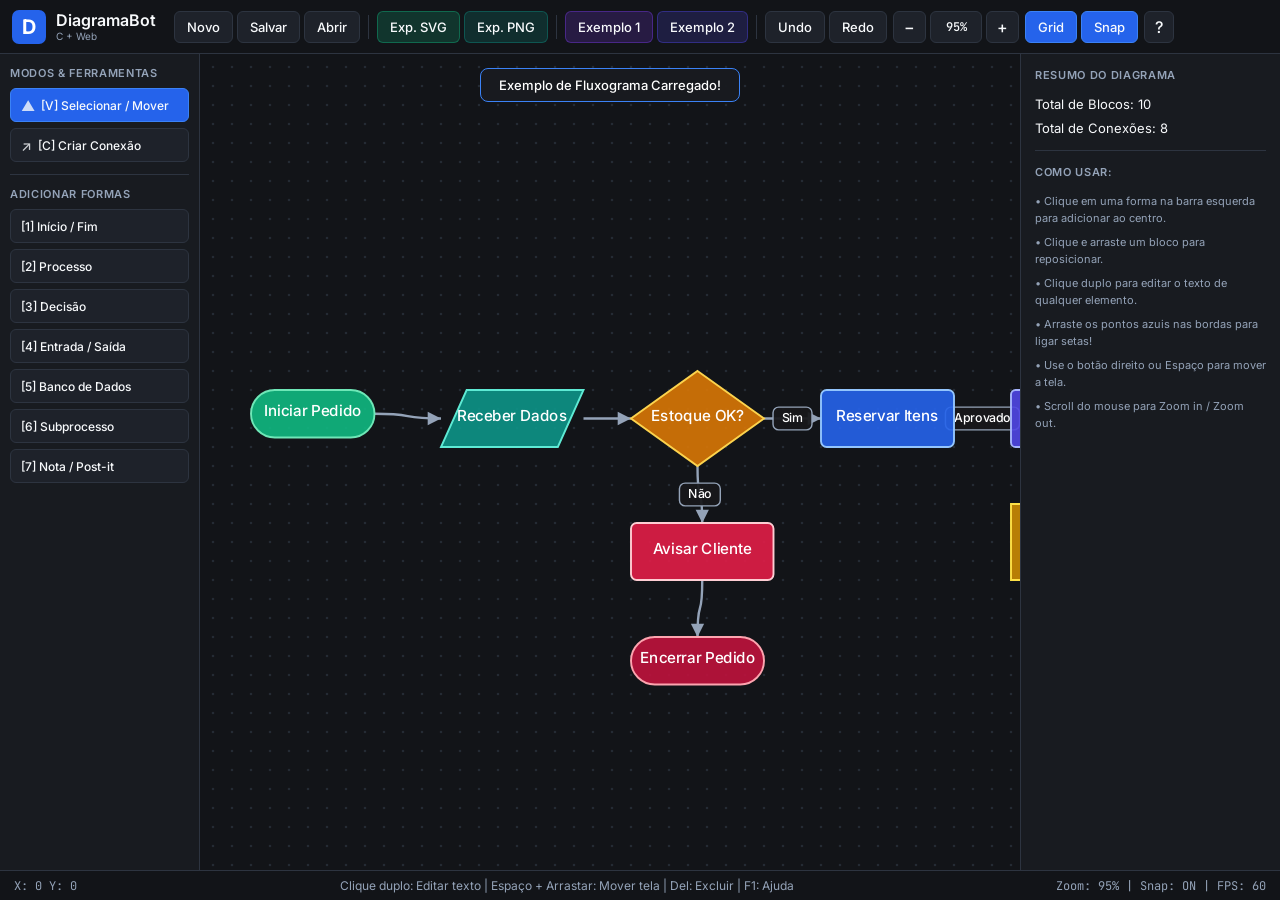
==== web/index.html @ 68562b54 "feat: initial commit with C99 Raylib desktop app and Web version for GitHub Pages" ====
<!DOCTYPE html>
<html lang="pt-BR">
<head>
  <meta charset="UTF-8" />
  <meta name="viewport" content="width=device-width, initial-scale=1.0" />
  <title>DiagramaBot — Editor de Fluxogramas em C + Web</title>
  <meta name="description" content="Editor de diagramas e fluxogramas profissional no navegador. Crie, conecte e exporte fluxogramas com canvas infinito, zoom e exportação SVG/PNG." />
  <link rel="preconnect" href="https://fonts.googleapis.com" />
  <link rel="preconnect" href="https://fonts.gstatic.com" crossorigin />
  <link href="https://fonts.googleapis.com/css2?family=Inter:wght@400;500;600;700&family=JetBrains+Mono:wght@400;500&display=swap" rel="stylesheet" />
  <link rel="stylesheet" href="style.css" />
</head>
<body>
  <!-- Top Bar -->
  <header id="topbar">
    <div id="logo">
      <div id="logo-icon">D</div>
      <div id="logo-text">
        <span id="logo-name">DiagramaBot</span>
        <span id="logo-sub">C + Web</span>
      </div>
    </div>

    <div id="topbar-actions">
      <div class="btn-group">
        <button class="btn" id="btn-new" title="Novo diagrama">Novo</button>
        <button class="btn" id="btn-save" title="Salvar (Ctrl+S)">Salvar</button>
        <button class="btn" id="btn-load" title="Abrir arquivo">Abrir</button>
        <input type="file" id="file-input" accept=".diag,.json" style="display:none" />
      </div>

      <div class="separator"></div>

      <div class="btn-group">
        <button class="btn btn-emerald" id="btn-export-svg" title="Exportar SVG">Exp. SVG</button>
        <button class="btn btn-teal" id="btn-export-png" title="Exportar PNG">Exp. PNG</button>
      </div>

      <div class="separator"></div>

      <div class="btn-group">
        <button class="btn btn-purple" id="btn-example1" title="Carregar Exemplo 1">Exemplo 1</button>
        <button class="btn btn-indigo" id="btn-example2" title="Carregar Exemplo 2">Exemplo 2</button>
      </div>

      <div class="separator"></div>

      <div class="btn-group">
        <button class="btn" id="btn-undo" title="Desfazer (Ctrl+Z)">Undo</button>
        <button class="btn" id="btn-redo" title="Refazer (Ctrl+Y)">Redo</button>
      </div>

      <div class="btn-group zoom-group">
        <button class="btn icon-btn" id="btn-zoom-out" title="Zoom Out">−</button>
        <button class="btn zoom-label" id="btn-zoom-reset" title="Resetar Zoom">100%</button>
        <button class="btn icon-btn" id="btn-zoom-in" title="Zoom In">+</button>
      </div>

      <div class="btn-group">
        <button class="btn toggle-btn" id="btn-grid" title="Grade">Grid</button>
        <button class="btn toggle-btn" id="btn-snap" title="Snap to Grid">Snap</button>
      </div>

      <button class="btn icon-btn" id="btn-help" title="Ajuda (F1)">?</button>
    </div>
  </header>

  <!-- Main Layout -->
  <div id="layout">
    <!-- Left Sidebar -->
    <aside id="sidebar-left">
      <div class="sidebar-section">
        <div class="sidebar-label">MODOS &amp; FERRAMENTAS</div>
        <button class="tool-btn active" id="tool-select" data-tool="select">
          <span class="tool-icon">▲</span> [V] Selecionar / Mover
        </button>
        <button class="tool-btn" id="tool-connect" data-tool="connect">
          <span class="tool-icon">↗</span> [C] Criar Conexão
        </button>
      </div>

      <div class="sidebar-divider"></div>

      <div class="sidebar-section">
        <div class="sidebar-label">ADICIONAR FORMAS</div>
        <button class="shape-btn" data-shape="terminator">[1] Início / Fim</button>
        <button class="shape-btn" data-shape="process">[2] Processo</button>
        <button class="shape-btn" data-shape="decision">[3] Decisão</button>
        <button class="shape-btn" data-shape="data">[4] Entrada / Saída</button>
        <button class="shape-btn" data-shape="database">[5] Banco de Dados</button>
        <button class="shape-btn" data-shape="subprocess">[6] Subprocesso</button>
        <button class="shape-btn" data-shape="note">[7] Nota / Post-it</button>
      </div>
    </aside>

    <!-- Canvas Container -->
    <main id="canvas-container">
      <canvas id="canvas"></canvas>

      <!-- Inline text editor -->
      <div id="text-editor" style="display:none">
        <input type="text" id="text-input" maxlength="255" autocomplete="off" spellcheck="false" />
      </div>

      <!-- Toast notification -->
      <div id="toast"></div>
    </main>

    <!-- Right Sidebar (Inspector) -->
    <aside id="sidebar-right">
      <div id="inspector-content">
        <!-- Populated by JS -->
      </div>
    </aside>
  </div>

  <!-- Status Bar -->
  <footer id="statusbar">
    <span id="status-coords">X: 0  Y: 0</span>
    <span id="status-tip">Clique duplo: Editar texto  |  Espaço + Arrastar: Mover tela  |  Del: Excluir  |  F1: Ajuda</span>
    <span id="status-right">Zoom: 100%  |  Snap: ON  |  FPS: 60</span>
  </footer>

  <!-- Help Modal -->
  <div id="help-overlay" style="display:none">
    <div id="help-modal">
      <div id="help-header">
        <h2>Atalhos do DiagramaBot</h2>
        <button id="help-close">✕</button>
      </div>
      <div id="help-divider"></div>
      <div id="help-shortcuts">
        <div class="shortcut-row"><span class="shortcut-key">Espaço + Arrastar / Botão Direito</span><span class="shortcut-desc">Mover a tela (Pan)</span></div>
        <div class="shortcut-row"><span class="shortcut-key">Scroll do Mouse</span><span class="shortcut-desc">Zoom in / Zoom out</span></div>
        <div class="shortcut-row"><span class="shortcut-key">Clique Duplo no Bloco / Conexão</span><span class="shortcut-desc">Editar texto inline</span></div>
        <div class="shortcut-row"><span class="shortcut-key">Del ou Backspace</span><span class="shortcut-desc">Excluir elemento selecionado</span></div>
        <div class="shortcut-row"><span class="shortcut-key">Ctrl + D</span><span class="shortcut-desc">Duplicar bloco selecionado</span></div>
        <div class="shortcut-row"><span class="shortcut-key">Ctrl + Z / Ctrl + Y</span><span class="shortcut-desc">Desfazer / Refazer alteração</span></div>
        <div class="shortcut-row"><span class="shortcut-key">Ctrl + S</span><span class="shortcut-desc">Salvar diagrama</span></div>
        <div class="shortcut-row"><span class="shortcut-key">Teclas 1 a 7</span><span class="shortcut-desc">Inserir formas rapidamente</span></div>
        <div class="shortcut-row"><span class="shortcut-key">Tecla V / C</span><span class="shortcut-desc">Modo Selecionar / Modo Conectar</span></div>
        <div class="shortcut-row"><span class="shortcut-key">Tecla G / S</span><span class="shortcut-desc">Alternar Grid / Alternar Snap</span></div>
        <div class="shortcut-row"><span class="shortcut-key">ESC</span><span class="shortcut-desc">Cancelar conexão ou fechar janela</span></div>
      </div>
      <button id="help-ok" class="btn btn-accent">Entendido</button>
    </div>
  </div>

  <script src="diagram.js"></script>
  <script src="renderer.js"></script>
  <script src="storage.js"></script>
  <script src="templates.js"></script>
  <script src="ui.js"></script>
  <script src="main.js"></script>
</body>
</html>
---- web/style.css ----
/* ============================================================
   DiagramaBot Web — style.css
   Dark modern theme, pixel-perfect mirror of the C/Raylib app
   ============================================================ */

*, *::before, *::after { box-sizing: border-box; margin: 0; padding: 0; }

:root {
  --bg-navbar:    #12141800;
  --bg-navbar-s:  #121418;
  --bg-sidebar:   #181b20;
  --bg-panel:     #1e222a;
  --border:       #2d3440;
  --text-primary: #f8fafc;
  --text-muted:   #94a3b8;
  --accent:       #2563eb;
  --accent-hover: #3b82f6;
  --danger:       #e11d48;
  --emerald:      #10b981;
  --teal:         #0d9488;
  --purple:       #7c3aed;
  --indigo:       #4f46e5;
  --amber:        #d97706;
  --topbar-h:     54px;
  --sidebar-l:    200px;
  --sidebar-r:    260px;
  --statusbar-h:  30px;
}

html, body {
  width: 100%;
  height: 100%;
  overflow: hidden;
  font-family: 'Inter', sans-serif;
  background: #121418;
  color: var(--text-primary);
  font-size: 14px;
  user-select: none;
}

/* ── TOP BAR ── */
#topbar {
  position: fixed;
  top: 0; left: 0; right: 0;
  height: var(--topbar-h);
  background: var(--bg-navbar-s);
  border-bottom: 1.5px solid var(--border);
  display: flex;
  align-items: center;
  padding: 0 12px;
  gap: 8px;
  z-index: 100;
}

#logo {
  display: flex;
  align-items: center;
  gap: 10px;
  margin-right: 10px;
}

#logo-icon {
  width: 34px;
  height: 34px;
  background: var(--accent);
  border-radius: 7px;
  display: flex;
  align-items: center;
  justify-content: center;
  font-size: 20px;
  font-weight: 700;
  color: #fff;
  flex-shrink: 0;
}

#logo-text {
  display: flex;
  flex-direction: column;
  line-height: 1.2;
}
#logo-name { font-size: 16px; font-weight: 600; }
#logo-sub  { font-size: 10px; color: var(--text-muted); }

#topbar-actions {
  display: flex;
  align-items: center;
  gap: 6px;
  flex-wrap: nowrap;
  overflow-x: auto;
}

.btn-group { display: flex; align-items: center; gap: 4px; }

.btn {
  height: 32px;
  padding: 0 12px;
  border: 1.5px solid var(--border);
  border-radius: 6px;
  background: var(--bg-panel);
  color: var(--text-primary);
  cursor: pointer;
  font-family: 'Inter', sans-serif;
  font-size: 13px;
  font-weight: 500;
  transition: background 0.15s, border-color 0.15s, transform 0.08s;
  white-space: nowrap;
  display: flex;
  align-items: center;
  gap: 4px;
}
.btn:hover { background: #252b36; border-color: #3d4757; }
.btn:active { transform: scale(0.96); }

.btn.active, .btn.toggle-btn.active { background: var(--accent); border-color: var(--accent-hover); }

.icon-btn { padding: 0 10px; font-size: 16px; }
.zoom-label { min-width: 52px; justify-content: center; font-family: 'JetBrains Mono', monospace; font-size: 12px; }

.btn-emerald { background: rgba(16,185,129,.2); border-color: rgba(16,185,129,.4); }
.btn-emerald:hover { background: rgba(16,185,129,.35); }
.btn-teal    { background: rgba(13,148,136,.2); border-color: rgba(13,148,136,.4); }
.btn-teal:hover { background: rgba(13,148,136,.35); }
.btn-purple  { background: rgba(124,58,237,.2); border-color: rgba(124,58,237,.4); }
.btn-purple:hover { background: rgba(124,58,237,.35); }
.btn-indigo  { background: rgba(79,70,229,.2); border-color: rgba(79,70,229,.4); }
.btn-indigo:hover { background: rgba(79,70,229,.35); }
.btn-accent  { background: var(--accent); border-color: var(--accent-hover); color: #fff; }
.btn-accent:hover { background: var(--accent-hover); }

.separator {
  width: 1px;
  height: 24px;
  background: var(--border);
  margin: 0 2px;
  flex-shrink: 0;
}

/* ── MAIN LAYOUT ── */
#layout {
  position: fixed;
  top: var(--topbar-h);
  left: 0;
  right: 0;
  bottom: var(--statusbar-h);
  display: flex;
}

/* ── SIDEBARS ── */
aside {
  background: var(--bg-sidebar);
  flex-shrink: 0;
  overflow-y: auto;
  overflow-x: hidden;
  z-index: 50;
}

#sidebar-left {
  width: var(--sidebar-l);
  border-right: 1.5px solid var(--border);
  padding: 12px 10px;
}

#sidebar-right {
  width: var(--sidebar-r);
  border-left: 1.5px solid var(--border);
  padding: 14px 14px;
}

.sidebar-label {
  font-size: 11px;
  font-weight: 600;
  color: var(--text-muted);
  letter-spacing: 0.06em;
  margin-bottom: 8px;
}

.sidebar-section { margin-bottom: 4px; }

.sidebar-divider {
  height: 1px;
  background: var(--border);
  margin: 12px 0;
}

.tool-btn, .shape-btn {
  width: 100%;
  height: 34px;
  border: 1.5px solid var(--border);
  border-radius: 6px;
  background: var(--bg-panel);
  color: var(--text-primary);
  cursor: pointer;
  font-family: 'Inter', sans-serif;
  font-size: 12px;
  font-weight: 500;
  text-align: left;
  padding: 0 10px;
  margin-bottom: 6px;
  transition: background 0.15s, border-color 0.15s;
  display: flex;
  align-items: center;
  gap: 6px;
}

.tool-btn:hover, .shape-btn:hover { background: #252b36; border-color: #3d4757; }
.tool-btn.active { background: var(--accent); border-color: var(--accent-hover); }

.tool-icon { font-size: 14px; opacity: .8; }

/* ── CANVAS ── */
#canvas-container {
  flex: 1;
  position: relative;
  overflow: hidden;
  background: #121418;
}

#canvas {
  position: absolute;
  top: 0; left: 0;
  display: block;
  cursor: default;
}

/* ── INLINE TEXT EDITOR ── */
#text-editor {
  position: absolute;
  z-index: 200;
  pointer-events: none;
}

#text-editor.visible { pointer-events: auto; }

#text-input {
  width: 100%;
  height: 100%;
  background: rgba(24,27,32,.97);
  border: 2px solid var(--accent-hover);
  border-radius: 6px;
  color: #fff;
  font-family: 'Inter', sans-serif;
  font-size: 14px;
  text-align: center;
  outline: none;
  padding: 0 8px;
  box-shadow: 0 0 0 3px rgba(59,130,246,.25);
}

/* ── TOAST ── */
#toast {
  position: absolute;
  top: 14px;
  left: 50%;
  transform: translateX(-50%);
  background: rgba(24,27,32,.96);
  border: 1.5px solid var(--accent-hover);
  border-radius: 8px;
  color: #fff;
  font-size: 13px;
  font-weight: 500;
  padding: 8px 18px;
  pointer-events: none;
  opacity: 0;
  transition: opacity 0.2s;
  z-index: 300;
  white-space: nowrap;
}
#toast.visible { opacity: 1; }

/* ── STATUS BAR ── */
#statusbar {
  position: fixed;
  bottom: 0; left: 0; right: 0;
  height: var(--statusbar-h);
  background: var(--bg-navbar-s);
  border-top: 1px solid var(--border);
  display: flex;
  align-items: center;
  justify-content: space-between;
  padding: 0 14px;
  font-size: 12px;
  color: var(--text-muted);
  font-family: 'JetBrains Mono', monospace;
  z-index: 100;
}
#status-tip { text-align: center; font-family: 'Inter', sans-serif; }

/* ── INSPECTOR (right sidebar) ── */
.inspector-title {
  font-size: 11px;
  font-weight: 600;
  color: var(--text-muted);
  letter-spacing: .06em;
  margin-bottom: 14px;
}

.inspector-row { margin-bottom: 14px; }
.inspector-row label {
  display: block;
  font-size: 12px;
  color: var(--text-primary);
  margin-bottom: 6px;
  font-weight: 500;
}

.inspector-btn {
  width: 100%;
  height: 32px;
  border: 1.5px solid var(--border);
  border-radius: 6px;
  background: var(--bg-panel);
  color: var(--text-primary);
  cursor: pointer;
  font-family: 'Inter', sans-serif;
  font-size: 12px;
  text-align: left;
  padding: 0 10px;
  overflow: hidden;
  text-overflow: ellipsis;
  white-space: nowrap;
  transition: background 0.12s;
}
.inspector-btn:hover { background: #252b36; }

.inspector-danger {
  width: 100%;
  height: 32px;
  border: 1.5px solid rgba(225,29,72,.5);
  border-radius: 6px;
  background: rgba(225,29,72,.15);
  color: #fda4af;
  cursor: pointer;
  font-family: 'Inter', sans-serif;
  font-size: 12px;
  font-weight: 500;
  transition: background 0.12s;
}
.inspector-danger:hover { background: rgba(225,29,72,.3); }

.inspector-divider { height: 1px; background: var(--border); margin: 14px 0; }

/* Color palette */
.color-palette {
  display: grid;
  grid-template-columns: repeat(4, 1fr);
  gap: 6px;
}
.color-swatch {
  height: 26px;
  border-radius: 5px;
  border: 1.5px solid var(--border);
  cursor: pointer;
  transition: transform 0.1s, border-color 0.1s;
}
.color-swatch:hover { transform: scale(1.1); }
.color-swatch.selected { border-color: #fff; border-width: 2px; }

/* Size buttons */
.size-btns { display: flex; gap: 6px; }
.size-btn {
  flex: 1;
  height: 28px;
  border: 1.5px solid var(--border);
  border-radius: 6px;
  background: var(--bg-panel);
  color: var(--text-primary);
  cursor: pointer;
  font-size: 12px;
  transition: background 0.12s;
}
.size-btn:hover { background: #252b36; }

/* Chips */
.chips { display: flex; gap: 4px; }
.chip {
  flex: 1;
  height: 26px;
  border: 1.5px solid var(--border);
  border-radius: 5px;
  background: var(--bg-panel);
  color: var(--text-muted);
  cursor: pointer;
  font-size: 11px;
  font-weight: 500;
  transition: background 0.1s, color 0.1s;
}
.chip:hover { background: var(--accent); color: #fff; border-color: var(--accent-hover); }

/* Summary / Tips */
.summary-stat { font-size: 13px; margin-bottom: 8px; color: var(--text-primary); }
.tip { font-size: 11px; color: var(--text-muted); margin-bottom: 8px; line-height: 1.5; }

/* ── HELP MODAL ── */
#help-overlay {
  position: fixed;
  inset: 0;
  background: rgba(0,0,0,.7);
  z-index: 1000;
  display: flex;
  align-items: center;
  justify-content: center;
}

#help-modal {
  width: 540px;
  background: var(--bg-sidebar);
  border: 1.5px solid var(--accent);
  border-radius: 10px;
  padding: 24px;
  animation: modal-in .18s ease;
}

@keyframes modal-in {
  from { opacity: 0; transform: scale(.95) translateY(-10px); }
  to   { opacity: 1; transform: scale(1) translateY(0); }
}

#help-header {
  display: flex;
  align-items: center;
  justify-content: space-between;
  margin-bottom: 16px;
}
#help-header h2 { font-size: 18px; font-weight: 600; }
#help-close {
  width: 28px; height: 28px;
  border: 1.5px solid var(--border);
  border-radius: 6px;
  background: var(--bg-panel);
  color: var(--text-muted);
  cursor: pointer;
  font-size: 14px;
}
#help-close:hover { color: #fff; background: var(--danger); border-color: transparent; }

#help-divider { height: 1px; background: var(--border); margin-bottom: 16px; }

.shortcut-row {
  display: flex;
  gap: 12px;
  margin-bottom: 12px;
  align-items: baseline;
}
.shortcut-key {
  font-size: 13px;
  color: var(--accent-hover);
  font-family: 'JetBrains Mono', monospace;
  min-width: 270px;
  flex-shrink: 0;
}
.shortcut-desc { font-size: 13px; color: var(--text-muted); }

#help-ok {
  display: block;
  margin: 20px auto 0;
  padding: 0 32px;
  height: 36px;
}

/* ── SCROLLBAR ── */
::-webkit-scrollbar { width: 6px; }
::-webkit-scrollbar-track { background: transparent; }
::-webkit-scrollbar-thumb { background: var(--border); border-radius: 3px; }
::-webkit-scrollbar-thumb:hover { background: #3d4757; }
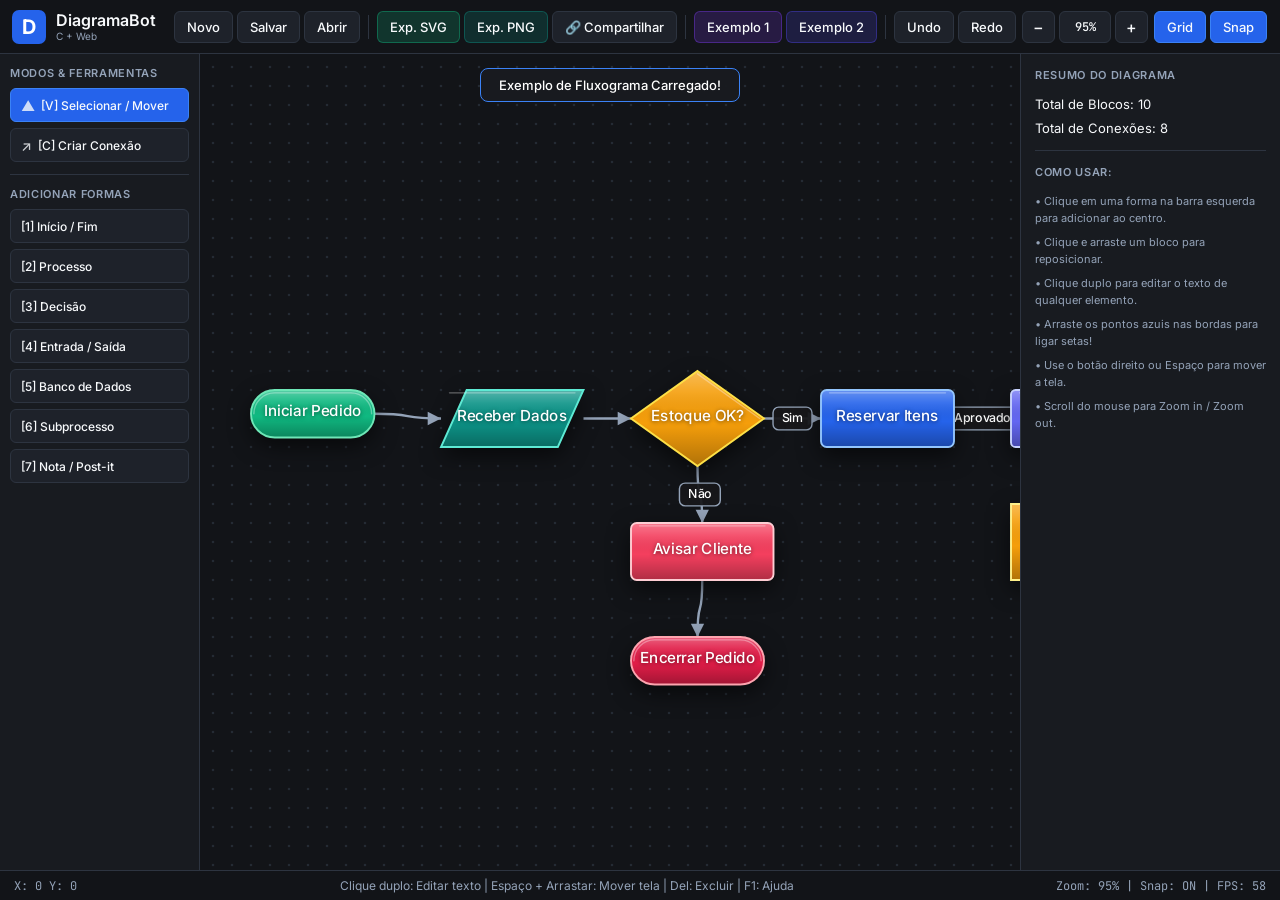
==== commit 2d97b9c2: "feat: implement share via URL - wire modal, startup hash loading, clipboard copy" ====
--- a/web/index.html
+++ b/web/index.html
@@ -34,6 +34,7 @@
       <div class="btn-group">
         <button class="btn btn-emerald" id="btn-export-svg" title="Exportar SVG">Exp. SVG</button>
         <button class="btn btn-teal" id="btn-export-png" title="Exportar PNG">Exp. PNG</button>
+        <button class="btn btn-share" id="btn-share" title="Compartilhar diagrama instantaneamente via Link (URL)">🔗 Compartilhar</button>
       </div>
 
       <div class="separator"></div>
@@ -121,6 +122,37 @@
     <span id="status-right">Zoom: 100%  |  Snap: ON  |  FPS: 60</span>
   </footer>
 
+  <!-- Share Modal -->
+  <div id="share-overlay" class="modal-overlay" style="display:none">
+    <div id="share-modal" class="modal-card">
+      <div class="modal-header">
+        <div class="modal-title-wrap">
+          <span class="modal-badge-icon">🔗</span>
+          <div>
+            <h2>Compartilhar Diagrama</h2>
+            <p class="modal-subtitle">Qualquer pessoa com este link pode visualizar seu fluxograma instantaneamente</p>
+          </div>
+        </div>
+        <button id="share-close" class="modal-close-btn" title="Fechar">✕</button>
+      </div>
+      <div class="modal-divider"></div>
+      <div class="modal-body">
+        <label class="modal-label" for="share-url-input">Link exclusivo do seu diagrama:</label>
+        <div class="share-input-row">
+          <input type="text" id="share-url-input" readonly spellcheck="false" />
+          <button id="share-copy-btn" class="btn btn-accent">Copiar Link</button>
+        </div>
+        <div class="share-info-badge">
+          <span>⚡ <strong>100% Client-Side:</strong> Seu diagrama está compactado dentro do próprio link, sem necessidade de banco de dados ou cadastro!</span>
+        </div>
+        <div class="modal-actions-row">
+          <button id="share-copy-png-btn" class="btn btn-secondary">📋 Copiar Imagem (PNG)</button>
+          <button id="share-open-tab-btn" class="btn btn-secondary">↗ Testar em Nova Aba</button>
+        </div>
+      </div>
+    </div>
+  </div>
+
   <!-- Help Modal -->
   <div id="help-overlay" style="display:none">
     <div id="help-modal">
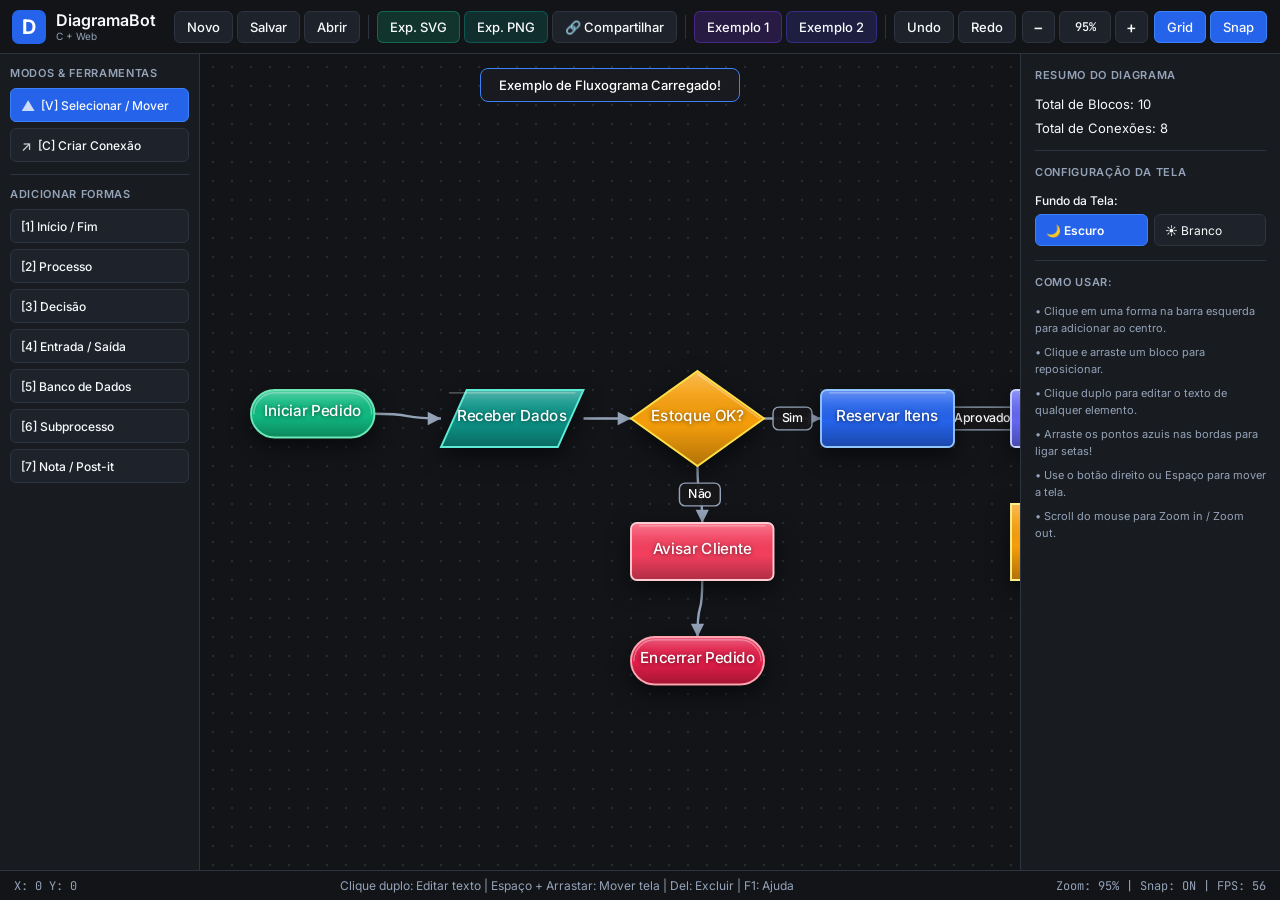
==== commit 87a91f72: "feat: add white background option for canvas, inspector and SVG/PNG export" ====
--- a/web/index.html
+++ b/web/index.html
@@ -60,6 +60,7 @@
       <div class="btn-group">
         <button class="btn toggle-btn" id="btn-grid" title="Grade">Grid</button>
         <button class="btn toggle-btn" id="btn-snap" title="Snap to Grid">Snap</button>
+        <button class="btn toggle-btn btn-theme" id="btn-theme" title="Alternar Fundo da Tela (Escuro / Branco)">☀️ Fundo Branco</button>
       </div>
 
       <button class="btn icon-btn" id="btn-help" title="Ajuda (F1)">?</button>
--- a/web/style.css
+++ b/web/style.css
@@ -321,6 +321,23 @@
   transition: background 0.12s;
 }
 .inspector-btn:hover { background: #252b36; }
+.inspector-btn.active {
+  background: var(--accent) !important;
+  color: #fff !important;
+  border-color: var(--accent-hover) !important;
+  font-weight: 600;
+}
+
+.btn-theme.is-white {
+  background: #f8fafc;
+  color: #0f172a;
+  border-color: #cbd5e1;
+  font-weight: 600;
+}
+.btn-theme.is-white:hover {
+  background: #e2e8f0;
+  border-color: #94a3b8;
+}
 
 .inspector-danger {
   width: 100%;
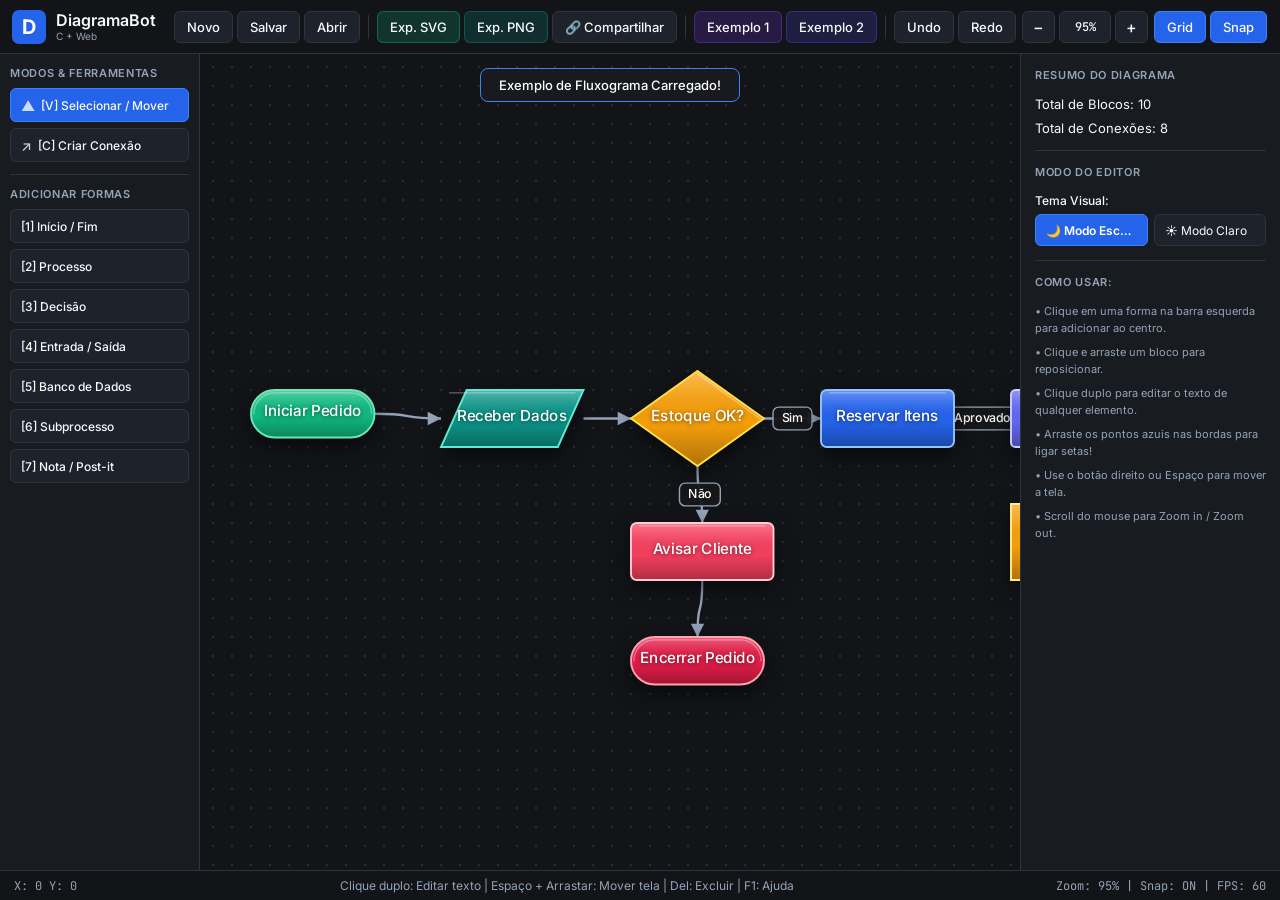
==== commit 1c22a5ae: "fix: resolve theme toggle glitch, prevent 60fps DOM tearing in inspector, and add complete light/dar" ====
--- a/web/index.html
+++ b/web/index.html
@@ -60,7 +60,7 @@
       <div class="btn-group">
         <button class="btn toggle-btn" id="btn-grid" title="Grade">Grid</button>
         <button class="btn toggle-btn" id="btn-snap" title="Snap to Grid">Snap</button>
-        <button class="btn toggle-btn btn-theme" id="btn-theme" title="Alternar Fundo da Tela (Escuro / Branco)">☀️ Fundo Branco</button>
+        <button class="btn toggle-btn btn-theme" id="btn-theme" title="Alternar Modo Claro / Escuro">☀️ Modo Claro</button>
       </div>
 
       <button class="btn icon-btn" id="btn-help" title="Ajuda (F1)">?</button>
--- a/web/style.css
+++ b/web/style.css
@@ -479,3 +479,121 @@
 ::-webkit-scrollbar-track { background: transparent; }
 ::-webkit-scrollbar-thumb { background: var(--border); border-radius: 3px; }
 ::-webkit-scrollbar-thumb:hover { background: #3d4757; }
+
+/* ── LIGHT THEME COMPLETE UI STYLES ── */
+body.light-theme {
+  --bg-navbar-s:  #ffffff;
+  --bg-sidebar:   #f8fafc;
+  --bg-panel:     #f1f5f9;
+  --border:       #e2e8f0;
+  --text-primary: #0f172a;
+  --text-muted:   #64748b;
+  background:     #ffffff;
+}
+
+body.light-theme #topbar {
+  background: #ffffff;
+  border-bottom: 1.5px solid #e2e8f0;
+  box-shadow: 0 1px 3px rgba(0,0,0,0.06);
+}
+
+body.light-theme aside {
+  background: #f8fafc;
+}
+
+body.light-theme #sidebar-left {
+  border-right: 1.5px solid #e2e8f0;
+}
+
+body.light-theme #sidebar-right {
+  border-left: 1.5px solid #e2e8f0;
+}
+
+body.light-theme #statusbar {
+  background: #f8fafc;
+  border-top: 1.5px solid #e2e8f0;
+  color: #64748b;
+}
+
+body.light-theme .btn {
+  background: #ffffff;
+  border-color: #cbd5e1;
+  color: #1e293b;
+}
+
+body.light-theme .btn:hover {
+  background: #f1f5f9;
+  border-color: #94a3b8;
+}
+
+body.light-theme .tool-btn,
+body.light-theme .shape-btn {
+  background: #ffffff;
+  border-color: #e2e8f0;
+  color: #1e293b;
+}
+
+body.light-theme .tool-btn:hover,
+body.light-theme .shape-btn:hover {
+  background: #f1f5f9;
+  border-color: #cbd5e1;
+}
+
+body.light-theme .tool-btn.active {
+  background: var(--accent);
+  color: #ffffff;
+  border-color: var(--accent-hover);
+}
+
+body.light-theme .inspector-btn {
+  background: #ffffff;
+  border-color: #cbd5e1;
+  color: #1e293b;
+}
+
+body.light-theme .inspector-btn:hover {
+  background: #f1f5f9;
+}
+
+body.light-theme .inspector-btn.active {
+  background: var(--accent) !important;
+  color: #ffffff !important;
+  border-color: var(--accent-hover) !important;
+}
+
+body.light-theme .chip {
+  background: #ffffff;
+  border-color: #cbd5e1;
+  color: #334155;
+}
+
+body.light-theme .chip:hover {
+  background: var(--accent);
+  color: #ffffff;
+}
+
+body.light-theme .modal {
+  background: #ffffff;
+  color: #0f172a;
+  border-color: #e2e8f0;
+}
+
+body.light-theme .modal-header h3 {
+  color: #0f172a;
+}
+
+body.light-theme .modal-subtitle {
+  color: #64748b;
+}
+
+body.light-theme .share-url-box input {
+  background: #f8fafc;
+  border-color: #cbd5e1;
+  color: #0f172a;
+}
+
+body.light-theme #help-modal {
+  background: #ffffff;
+  border-color: #cbd5e1;
+  color: #0f172a;
+}
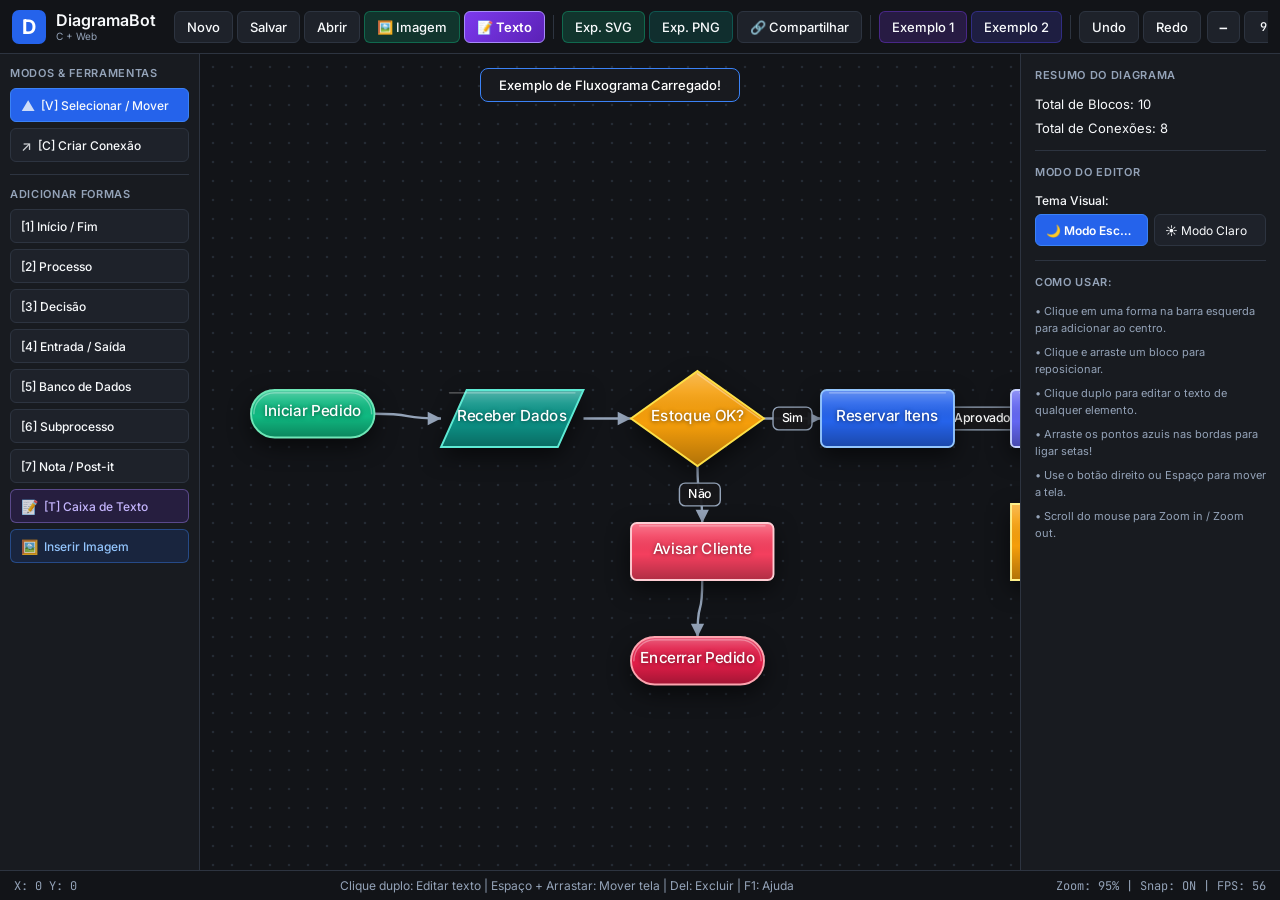
==== commit 566f6c74: "feat: suporte a importacao de imagem e blocos de texto dinamicos com auto-fit e personalizacao de co" ====
--- a/web/index.html
+++ b/web/index.html
@@ -7,7 +7,7 @@
   <meta name="description" content="Editor de diagramas e fluxogramas profissional no navegador. Crie, conecte e exporte fluxogramas com canvas infinito, zoom e exportação SVG/PNG." />
   <link rel="preconnect" href="https://fonts.googleapis.com" />
   <link rel="preconnect" href="https://fonts.gstatic.com" crossorigin />
-  <link href="https://fonts.googleapis.com/css2?family=Inter:wght@400;500;600;700&family=JetBrains+Mono:wght@400;500&display=swap" rel="stylesheet" />
+  <link href="https://fonts.googleapis.com/css2?family=Inter:wght@400;500;600;700&family=JetBrains+Mono:wght@400;500&family=Outfit:wght@400;500;600;700&family=Playfair+Display:wght@400;600;700&family=Caveat:wght@400;600;700&display=swap" rel="stylesheet" />
   <link rel="stylesheet" href="style.css" />
 </head>
 <body>
@@ -26,7 +26,10 @@
         <button class="btn" id="btn-new" title="Novo diagrama">Novo</button>
         <button class="btn" id="btn-save" title="Salvar (Ctrl+S)">Salvar</button>
         <button class="btn" id="btn-load" title="Abrir arquivo">Abrir</button>
+        <button class="btn btn-emerald" id="btn-import-img" title="Importar imagem para o quadro (ou arraste/cole com Ctrl+V)">🖼️ Imagem</button>
+        <button class="btn btn-text-add" id="btn-add-text" title="Adicionar Caixa de Texto auto-ajustável [T]">📝 Texto</button>
         <input type="file" id="file-input" accept=".diag,.json" style="display:none" />
+        <input type="file" id="image-file-input" accept="image/*" style="display:none" />
       </div>
 
       <div class="separator"></div>
@@ -92,6 +95,12 @@
         <button class="shape-btn" data-shape="database">[5] Banco de Dados</button>
         <button class="shape-btn" data-shape="subprocess">[6] Subprocesso</button>
         <button class="shape-btn" data-shape="note">[7] Nota / Post-it</button>
+        <button class="shape-btn shape-btn-text" id="btn-side-text" title="Adicionar Caixa de Texto auto-ajustável [T]">
+          <span class="tool-icon">📝</span> [T] Caixa de Texto
+        </button>
+        <button class="shape-btn shape-btn-image" id="btn-side-import-img" title="Importar imagem do computador ou arraste para o quadro">
+          <span class="tool-icon">🖼️</span> Inserir Imagem
+        </button>
       </div>
     </aside>
 
@@ -101,7 +110,16 @@
 
       <!-- Inline text editor -->
       <div id="text-editor" style="display:none">
-        <input type="text" id="text-input" maxlength="255" autocomplete="off" spellcheck="false" />
+        <textarea id="text-input" maxlength="4096" autocomplete="off" spellcheck="false" rows="1"></textarea>
+      </div>
+
+      <!-- Drag & Drop Overlay -->
+      <div id="drop-overlay" style="display:none">
+        <div class="drop-modal-box">
+          <div class="drop-icon">🖼️</div>
+          <div class="drop-title">Solte a imagem aqui</div>
+          <div class="drop-subtitle">Ela será inserida diretamente no seu quadro!</div>
+        </div>
       </div>
 
       <!-- Toast notification -->
@@ -171,6 +189,9 @@
         <div class="shortcut-row"><span class="shortcut-key">Ctrl + Z / Ctrl + Y</span><span class="shortcut-desc">Desfazer / Refazer alteração</span></div>
         <div class="shortcut-row"><span class="shortcut-key">Ctrl + S</span><span class="shortcut-desc">Salvar diagrama</span></div>
         <div class="shortcut-row"><span class="shortcut-key">Teclas 1 a 7</span><span class="shortcut-desc">Inserir formas rapidamente</span></div>
+        <div class="shortcut-row"><span class="shortcut-key">Tecla T ou [8]</span><span class="shortcut-desc">Inserir Caixa de Texto auto-ajustável</span></div>
+        <div class="shortcut-row"><span class="shortcut-key">Arrastar Imagem / Ctrl + V</span><span class="shortcut-desc">Importar ou colar imagem no quadro</span></div>
+        <div class="shortcut-row"><span class="shortcut-key">Alças dos cantos</span><span class="shortcut-desc">Redimensionar bloco ou imagem selecionada</span></div>
         <div class="shortcut-row"><span class="shortcut-key">Tecla V / C</span><span class="shortcut-desc">Modo Selecionar / Modo Conectar</span></div>
         <div class="shortcut-row"><span class="shortcut-key">Tecla G / S</span><span class="shortcut-desc">Alternar Grid / Alternar Snap</span></div>
         <div class="shortcut-row"><span class="shortcut-key">ESC</span><span class="shortcut-desc">Cancelar conexão ou fechar janela</span></div>
--- a/web/style.css
+++ b/web/style.css
@@ -597,3 +597,399 @@
   border-color: #cbd5e1;
   color: #0f172a;
 }
+
+/* ── DRAG & DROP IMAGE OVERLAY ── */
+#drop-overlay {
+  position: absolute;
+  inset: 0;
+  background: rgba(15, 23, 42, 0.78);
+  backdrop-filter: blur(6px);
+  -webkit-backdrop-filter: blur(6px);
+  z-index: 99;
+  display: flex;
+  align-items: center;
+  justify-content: center;
+  pointer-events: none;
+}
+
+.drop-modal-box {
+  border: 2.5px dashed var(--accent-hover);
+  background: rgba(30, 41, 59, 0.90);
+  border-radius: 16px;
+  padding: 36px 56px;
+  display: flex;
+  flex-direction: column;
+  align-items: center;
+  gap: 12px;
+  box-shadow: 0 20px 40px rgba(0, 0, 0, 0.5), 0 0 30px rgba(59, 130, 246, 0.25);
+  transform: scale(1.02);
+  transition: transform 0.2s ease;
+}
+
+.drop-icon {
+  font-size: 52px;
+  filter: drop-shadow(0 4px 10px rgba(0,0,0,0.4));
+  animation: drop-bounce 1.2s infinite ease-in-out;
+}
+
+@keyframes drop-bounce {
+  0%, 100% { transform: translateY(0); }
+  50% { transform: translateY(-8px); }
+}
+
+.drop-title {
+  font-size: 20px;
+  font-weight: 700;
+  color: #ffffff;
+  letter-spacing: -0.01em;
+}
+
+.drop-subtitle {
+  font-size: 14px;
+  color: var(--text-muted);
+}
+
+body.light-theme #drop-overlay {
+  background: rgba(248, 250, 252, 0.82);
+}
+
+body.light-theme .drop-modal-box {
+  background: rgba(255, 255, 255, 0.95);
+  border-color: var(--accent);
+  box-shadow: 0 20px 40px rgba(15, 23, 42, 0.12), 0 0 25px rgba(37, 99, 235, 0.2);
+}
+
+body.light-theme .drop-title {
+  color: #0f172a;
+}
+
+/* ── IMAGE INSPECTOR STYLES ── */
+.inspector-img-preview-wrap {
+  display: flex;
+  flex-direction: column;
+  align-items: center;
+  margin-bottom: 12px;
+  background: rgba(0, 0, 0, 0.2);
+  border: 1px solid var(--border);
+  border-radius: 8px;
+  padding: 8px;
+}
+
+body.light-theme .inspector-img-preview-wrap {
+  background: #f1f5f9;
+  border-color: #cbd5e1;
+}
+
+.inspector-img-thumb {
+  max-width: 100%;
+  max-height: 120px;
+  object-fit: contain;
+  border-radius: 6px;
+  box-shadow: 0 2px 6px rgba(0,0,0,0.3);
+}
+
+.shape-btn-image {
+  background: rgba(37, 99, 235, 0.15) !important;
+  border-color: rgba(59, 130, 246, 0.4) !important;
+  color: #93c5fd !important;
+  margin-top: 6px;
+}
+
+.shape-btn-image:hover {
+  background: rgba(37, 99, 235, 0.28) !important;
+  border-color: var(--accent-hover) !important;
+  color: #ffffff !important;
+}
+
+body.light-theme .shape-btn-image {
+  background: rgba(37, 99, 235, 0.08) !important;
+  border-color: rgba(37, 99, 235, 0.3) !important;
+  color: #2563eb !important;
+}
+
+body.light-theme .shape-btn-image:hover {
+  background: rgba(37, 99, 235, 0.16) !important;
+  color: #1d4ed8 !important;
+}
+
+/* ── TEXT NODE / CAIXA DE TEXTO BUTTON ── */
+.btn-text-add {
+  background: linear-gradient(135deg, #7c3aed 0%, #5b21b6 100%);
+  color: #ffffff;
+  border-color: #a78bfa;
+  font-weight: 600;
+}
+.btn-text-add:hover {
+  background: linear-gradient(135deg, #6d28d9 0%, #4c1d95 100%);
+  border-color: #c4b5fd;
+  box-shadow: 0 0 14px rgba(139, 92, 246, 0.5);
+}
+
+.shape-btn-text {
+  background: rgba(124, 58, 237, 0.15) !important;
+  border-color: rgba(167, 139, 250, 0.4) !important;
+  color: #c4b5fd !important;
+  margin-top: 6px;
+}
+.shape-btn-text:hover {
+  background: rgba(124, 58, 237, 0.30) !important;
+  border-color: #a78bfa !important;
+  color: #ffffff !important;
+}
+body.light-theme .shape-btn-text {
+  background: rgba(109, 40, 217, 0.08) !important;
+  border-color: rgba(109, 40, 217, 0.3) !important;
+  color: #6d28d9 !important;
+}
+body.light-theme .shape-btn-text:hover {
+  background: rgba(109, 40, 217, 0.16) !important;
+  color: #4c1d95 !important;
+}
+
+/* ── TEXT-EDITOR (inline textarea) ── */
+#text-editor textarea {
+  width: 100%;
+  height: 100%;
+  background: rgba(15, 23, 42, 0.72);
+  backdrop-filter: blur(4px);
+  color: #f1f5f9;
+  border: 1.5px solid rgba(167, 139, 250, 0.6);
+  border-radius: 6px;
+  padding: 6px 10px;
+  font-family: inherit;
+  font-size: 14px;
+  font-weight: 500;
+  resize: none;
+  outline: none;
+  box-sizing: border-box;
+  overflow: hidden;
+  white-space: pre-wrap;
+  word-wrap: break-word;
+  min-height: 32px;
+  line-height: 1.5;
+}
+#text-editor textarea:focus {
+  border-color: #a78bfa;
+  box-shadow: 0 0 0 2px rgba(167, 139, 250, 0.25);
+}
+
+/* ── TEXT INSPECTOR CLASSES ── */
+.inspector-textarea {
+  width: 100%;
+  min-height: 80px;
+  background: rgba(0, 0, 0, 0.2);
+  border: 1.5px solid var(--border);
+  border-radius: 8px;
+  color: var(--text);
+  font-family: inherit;
+  font-size: 13px;
+  padding: 8px 10px;
+  resize: vertical;
+  box-sizing: border-box;
+  line-height: 1.55;
+  outline: none;
+  transition: border-color 0.15s;
+}
+.inspector-textarea:focus {
+  border-color: var(--accent-hover);
+  box-shadow: 0 0 0 2px rgba(96, 165, 250, 0.18);
+}
+body.light-theme .inspector-textarea {
+  background: #ffffff;
+  border-color: #cbd5e1;
+  color: #0f172a;
+}
+
+.inspector-select {
+  width: 100%;
+  background: rgba(0, 0, 0, 0.25);
+  border: 1.5px solid var(--border);
+  border-radius: 7px;
+  color: var(--text);
+  font-family: inherit;
+  font-size: 13px;
+  padding: 6px 10px;
+  cursor: pointer;
+  outline: none;
+  transition: border-color 0.15s;
+}
+.inspector-select:focus {
+  border-color: var(--accent-hover);
+}
+body.light-theme .inspector-select {
+  background: #ffffff;
+  border-color: #cbd5e1;
+  color: #0f172a;
+}
+
+.inspector-badge {
+  display: inline-flex;
+  align-items: center;
+  gap: 4px;
+  background: rgba(59, 130, 246, 0.15);
+  border: 1px solid rgba(96, 165, 250, 0.3);
+  color: #93c5fd;
+  border-radius: 20px;
+  padding: 2px 10px;
+  font-size: 11px;
+  font-weight: 600;
+  letter-spacing: 0.02em;
+}
+
+.inspector-badge-autofit {
+  background: rgba(16, 185, 129, 0.15);
+  border-color: rgba(52, 211, 153, 0.3);
+  color: #6ee7b7;
+}
+
+.chips-row {
+  display: flex;
+  flex-wrap: wrap;
+  gap: 5px;
+  align-items: center;
+}
+
+.chip {
+  background: rgba(0, 0, 0, 0.2);
+  border: 1.5px solid var(--border);
+  border-radius: 6px;
+  color: var(--text-muted);
+  font-size: 12px;
+  font-weight: 500;
+  padding: 3px 10px;
+  cursor: pointer;
+  transition: all 0.15s;
+  font-family: inherit;
+}
+.chip:hover {
+  background: rgba(96, 165, 250, 0.15);
+  border-color: var(--accent);
+  color: var(--text);
+}
+.chip.active {
+  background: var(--accent);
+  border-color: var(--accent-hover);
+  color: #ffffff;
+  font-weight: 600;
+}
+body.light-theme .chip {
+  background: #ffffff;
+  border-color: #cbd5e1;
+  color: #334155;
+}
+body.light-theme .chip:hover {
+  background: var(--accent);
+  color: #ffffff;
+}
+
+.color-palette {
+  display: flex;
+  flex-wrap: wrap;
+  gap: 5px;
+  align-items: center;
+}
+
+.color-swatch {
+  width: 22px;
+  height: 22px;
+  border-radius: 50%;
+  border: 2px solid transparent;
+  cursor: pointer;
+  transition: transform 0.12s, border-color 0.12s;
+  padding: 0;
+}
+.color-swatch:hover {
+  transform: scale(1.18);
+  border-color: rgba(255, 255, 255, 0.6);
+}
+.color-swatch.selected {
+  border-color: #ffffff;
+  box-shadow: 0 0 0 2px var(--accent);
+  transform: scale(1.12);
+}
+
+.color-swatch-trans {
+  width: 22px;
+  height: 22px;
+  border-radius: 50%;
+  border: 2px solid rgba(100, 116, 139, 0.5);
+  background: repeating-conic-gradient(#cbd5e1 0% 25%, #64748b 0% 50%) 0 0 / 8px 8px;
+  cursor: pointer;
+  font-size: 11px;
+  display: flex;
+  align-items: center;
+  justify-content: center;
+  transition: transform 0.12s, border-color 0.12s;
+  padding: 0;
+}
+.color-swatch-trans:hover {
+  transform: scale(1.18);
+  border-color: rgba(255, 255, 255, 0.6);
+}
+.color-swatch-trans.selected {
+  border-color: #ffffff;
+  box-shadow: 0 0 0 2px var(--accent);
+}
+
+.custom-color-input {
+  width: 22px;
+  height: 22px;
+  border-radius: 50%;
+  border: 2px solid var(--border);
+  cursor: pointer;
+  padding: 0;
+  background: none;
+  overflow: hidden;
+  transition: transform 0.12s;
+}
+.custom-color-input:hover {
+  transform: scale(1.18);
+  border-color: var(--accent-hover);
+}
+
+.font-size-row {
+  display: flex;
+  align-items: center;
+  gap: 5px;
+  flex-wrap: wrap;
+}
+
+.font-size-counter {
+  display: flex;
+  align-items: center;
+  background: rgba(0, 0, 0, 0.2);
+  border: 1.5px solid var(--border);
+  border-radius: 7px;
+  overflow: hidden;
+}
+.font-size-counter button {
+  background: none;
+  border: none;
+  color: var(--text);
+  font-size: 16px;
+  font-weight: 700;
+  padding: 2px 10px;
+  cursor: pointer;
+  transition: background 0.12s;
+  font-family: inherit;
+}
+.font-size-counter button:hover {
+  background: rgba(96, 165, 250, 0.18);
+}
+.font-size-counter span {
+  min-width: 34px;
+  text-align: center;
+  font-size: 13px;
+  font-weight: 600;
+  color: var(--text);
+  border-left: 1px solid var(--border);
+  border-right: 1px solid var(--border);
+  padding: 2px 4px;
+}
+body.light-theme .font-size-counter {
+  background: #ffffff;
+  border-color: #cbd5e1;
+}
+body.light-theme .font-size-counter span {
+  border-color: #cbd5e1;
+}
